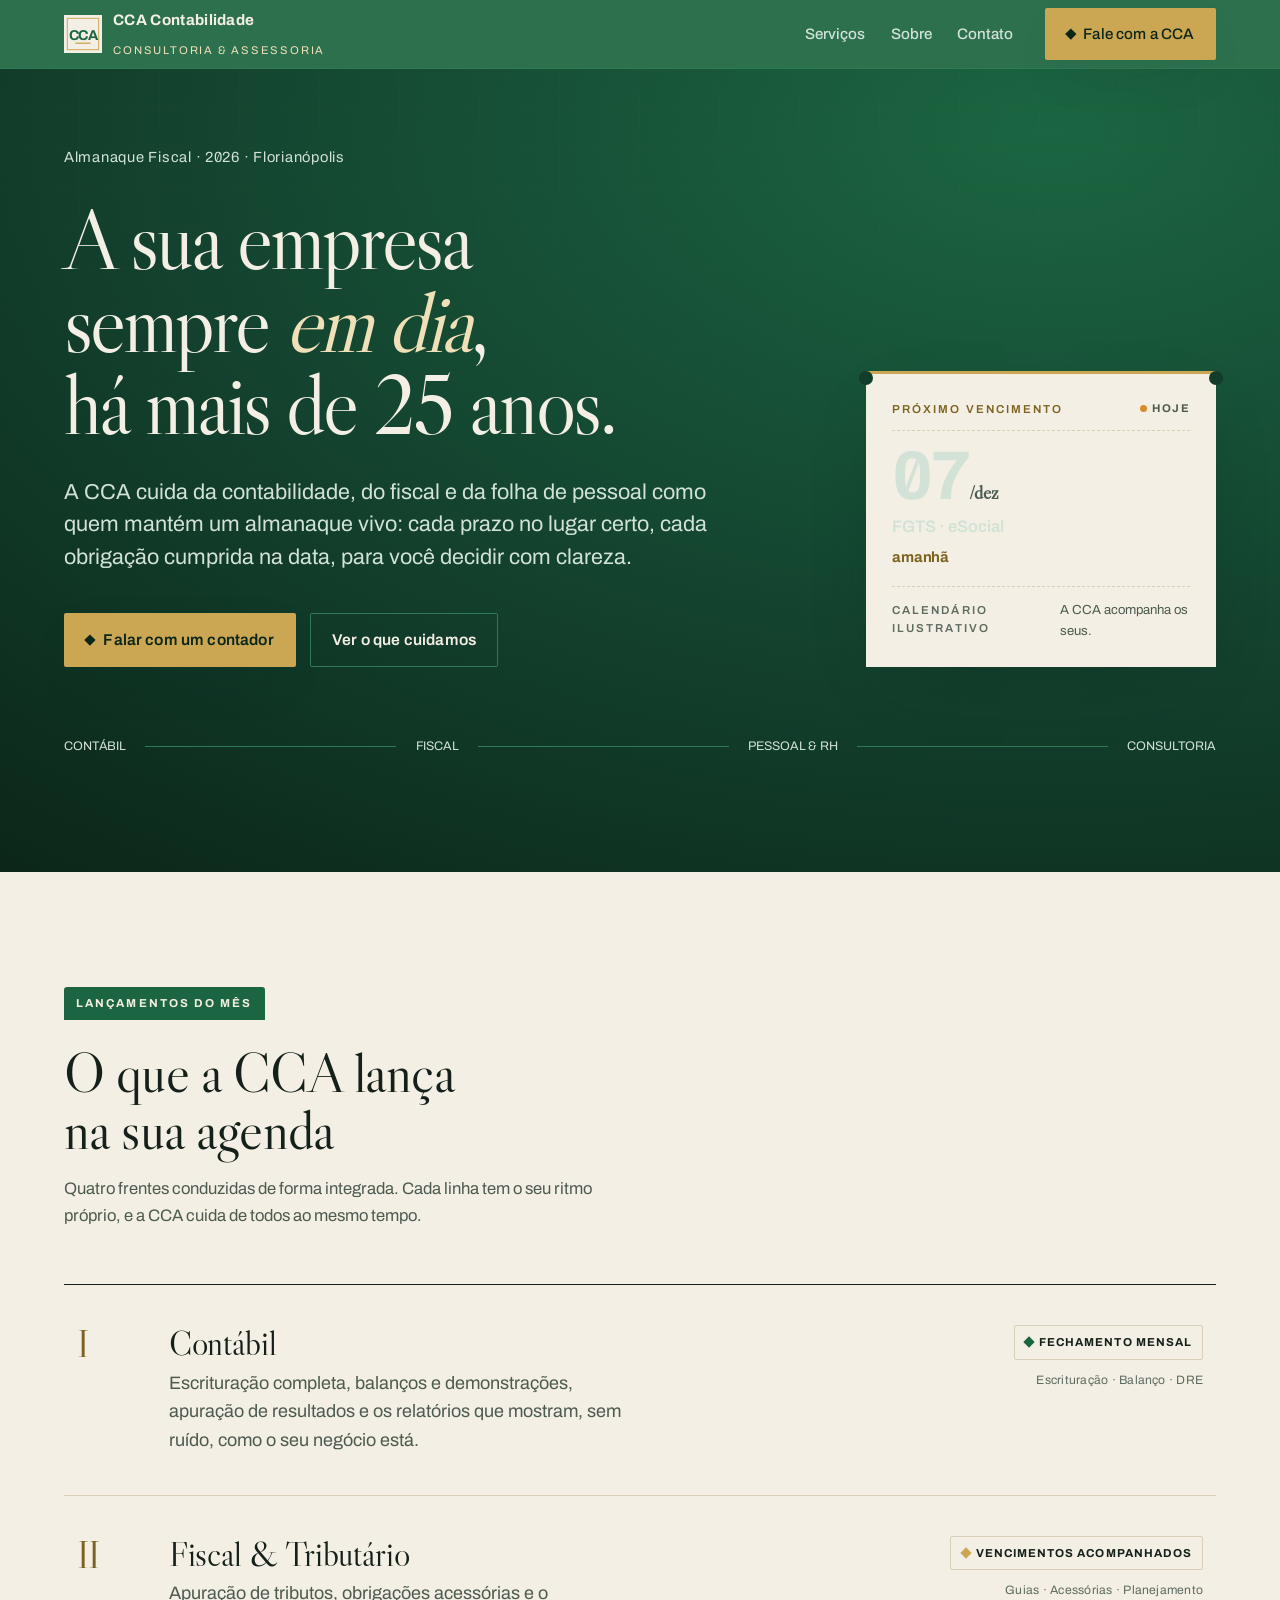
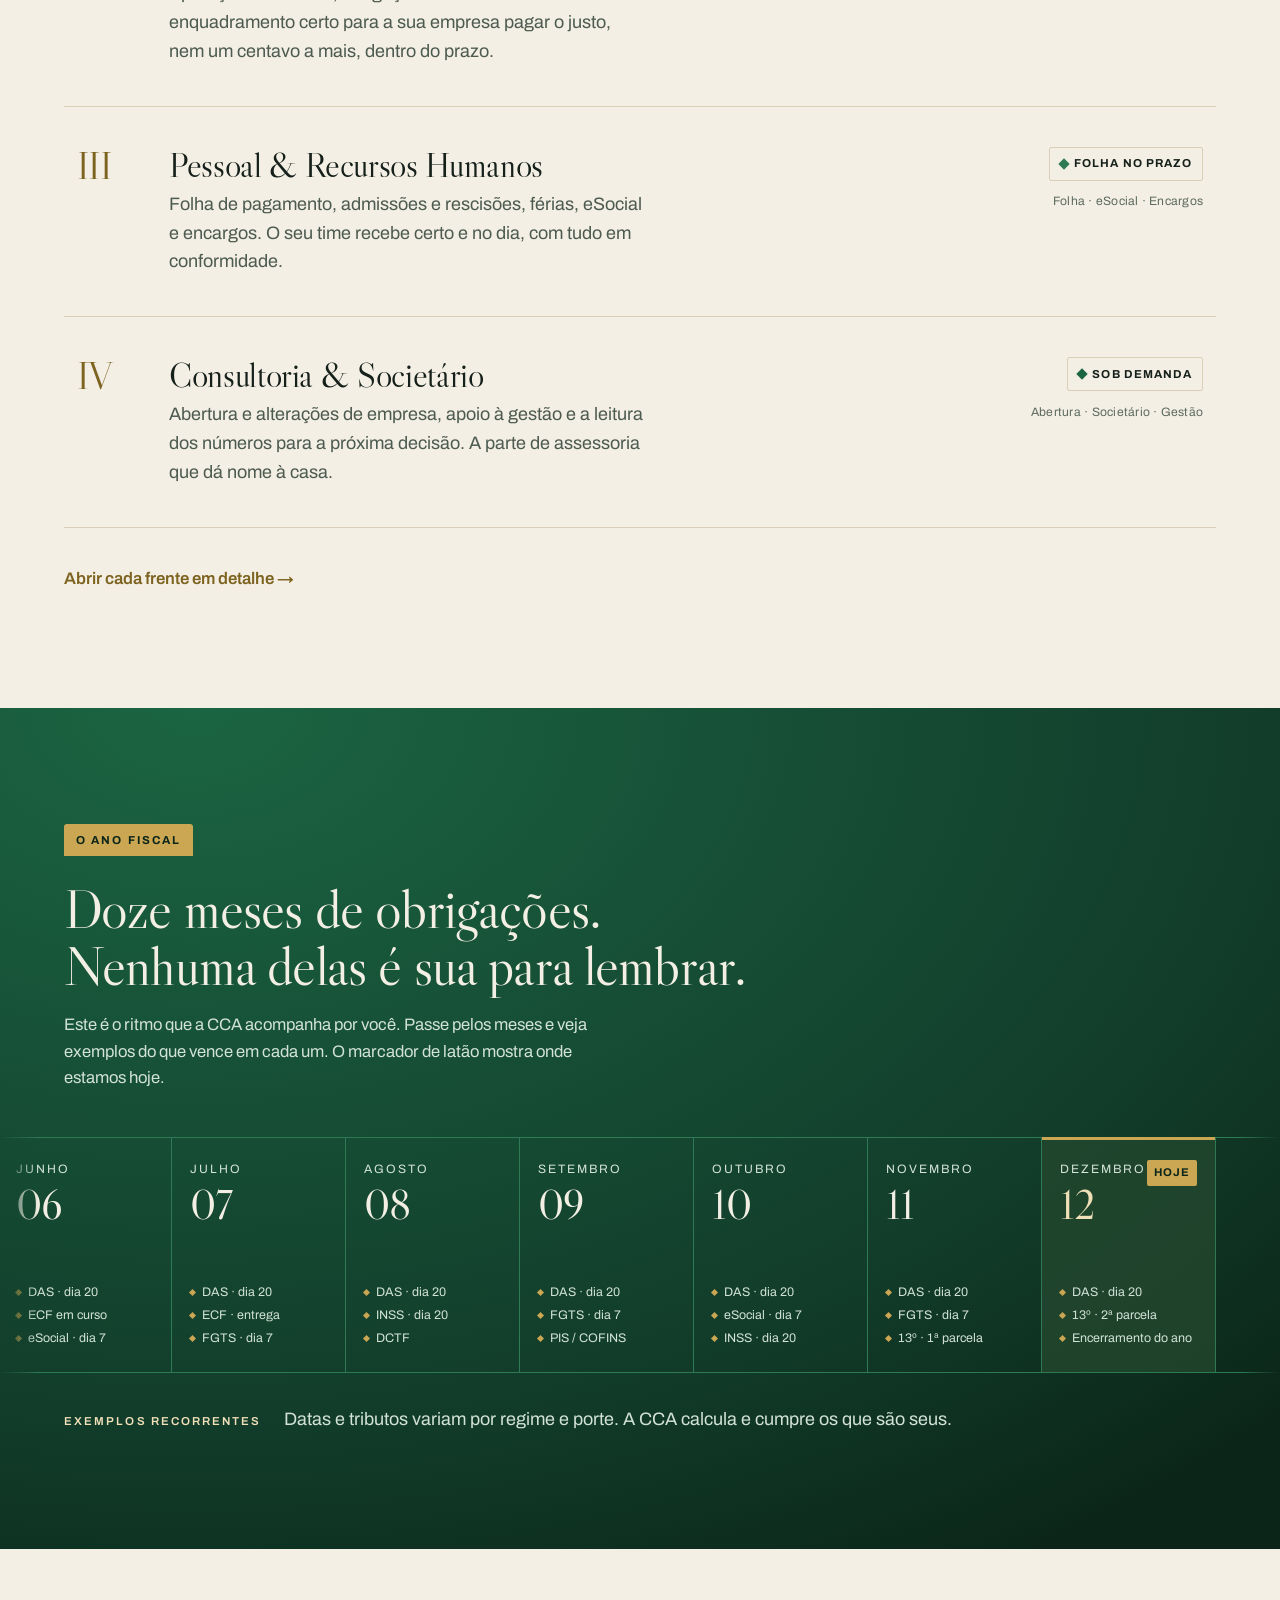
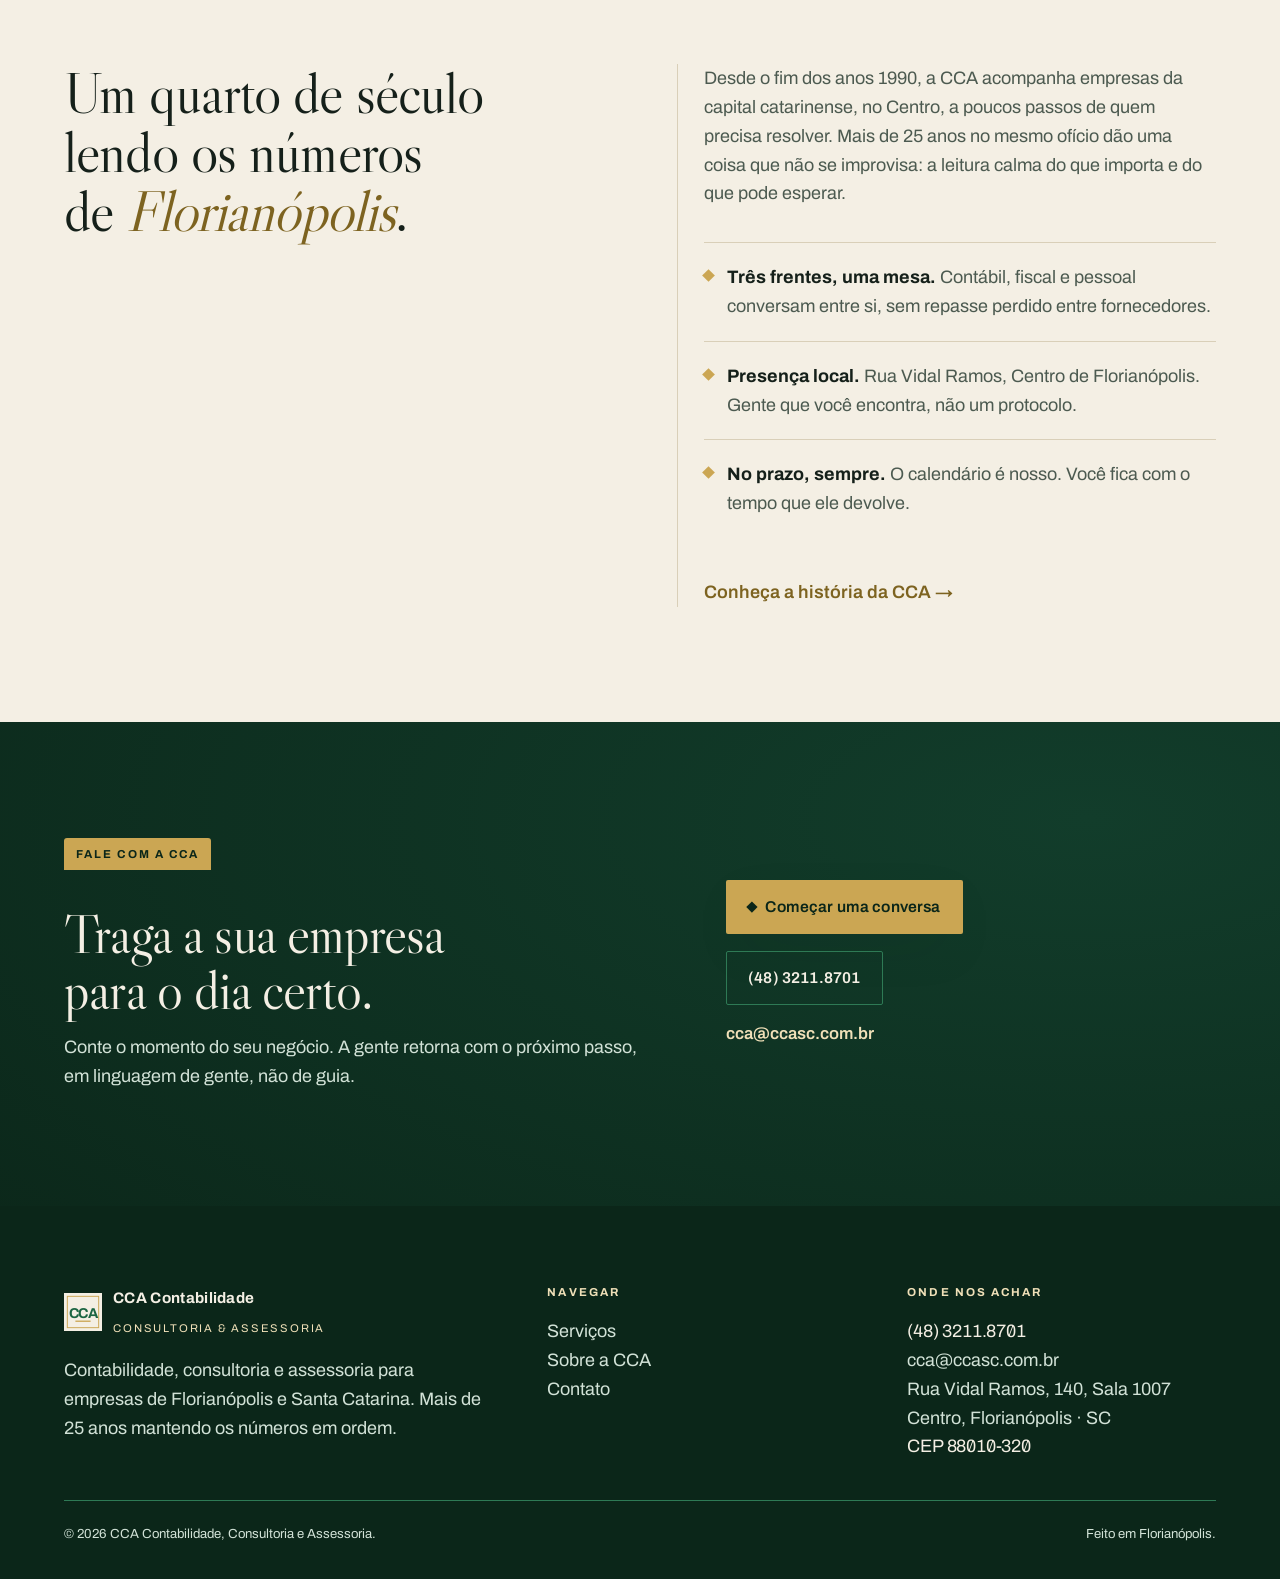
==== index.html @ 5c708f6d "Site institucional da CCA Contabilidade (Almanaque Fiscal Vivo)" ====
<!doctype html>
<html lang="pt-BR">
<head>
<meta charset="utf-8">
<meta name="viewport" content="width=device-width, initial-scale=1">
<title>CCA Contabilidade · Mantemos sua empresa em dia há mais de 25 anos</title>
<meta name="description" content="CCA Contabilidade, Consultoria e Assessoria. Florianópolis/SC. Contábil, fiscal e gestão de pessoas conduzidos com precisão há mais de 25 anos.">
<meta property="og:type" content="website">
<meta property="og:locale" content="pt_BR">
<meta property="og:site_name" content="CCA Contabilidade">
<meta property="og:title" content="CCA Contabilidade · Mantemos sua empresa em dia há mais de 25 anos">
<meta property="og:description" content="CCA Contabilidade, Consultoria e Assessoria. Florianópolis/SC. Contábil, fiscal e gestão de pessoas conduzidos com precisão há mais de 25 anos.">
<meta property="og:url" content="https://ccasc.dev.br/">
<meta property="og:image" content="https://ccasc.dev.br/assets/img/og-cca.png">
<meta name="twitter:card" content="summary_large_image">
<meta name="theme-color" content="#1B6542">
<link rel="preconnect" href="https://fonts.googleapis.com">
<link rel="preconnect" href="https://fonts.gstatic.com" crossorigin>
<link href="https://fonts.googleapis.com/css2?family=Archivo:ital,wght@0,400;0,500;0,600;0,700;1,400&family=Libre+Caslon+Display&display=swap" rel="stylesheet">
<link rel="stylesheet" href="assets/css/site.css">
<link rel="icon" href="assets/img/favicon-32.png" sizes="32x32" type="image/png">
<link rel="icon" href="assets/img/favicon.svg" type="image/svg+xml">
<link rel="apple-touch-icon" href="assets/img/apple-touch-icon.png">
</head>
<body data-page="home">

<!-- ============================================================ HEADER -->
<header class="site-head">
  <div class="wrap">
    <a class="brand" href="index.html" aria-label="CCA Contabilidade, página inicial">
      <svg class="mark" viewBox="0 0 40 40" aria-hidden="true">
        <rect width="40" height="40" fill="var(--paper)"></rect>
        <rect x="3.5" y="3.5" width="33" height="33" fill="none" stroke="var(--brass)" stroke-width="1"></rect>
        <text x="20" y="21" text-anchor="middle" dominant-baseline="central"
              font-family="var(--font-text)" font-weight="700" font-size="15"
              letter-spacing="-0.5" fill="var(--green)">CCA</text>
        <rect x="12" y="29" width="16" height="1.4" fill="var(--brass)"></rect>
      </svg>
      <span>
        <span class="brand-name">CCA Contabilidade</span><br>
        <span class="brand-sub">Consultoria &amp; Assessoria</span>
      </span>
    </a>

    <button class="menu-btn" aria-label="Abrir menu" aria-expanded="false" aria-controls="nav">
      <span></span><span></span><span></span>
    </button>

    <nav class="nav" id="nav" aria-label="Principal">
      <a href="servicos.html">Serviços</a>
      <a href="sobre.html">Sobre</a>
      <a href="contato.html">Contato</a>
      <a class="btn btn-primary nav-cta" href="contato.html"><span class="tick"></span>Fale com a CCA</a>
    </nav>
  </div>
</header>

<main>
<!-- =============================================================== HERO -->
<section class="hero on-green" aria-labelledby="hero-title">
  <div class="hero-grain" aria-hidden="true"></div>
  <div class="wrap hero-grid">
    <div class="hero-copy">
      <p class="hero-kicker num reveal">Almanaque Fiscal · <span data-year>2026</span> · Florianópolis</p>
      <h1 id="hero-title" class="hero-title reveal">
        A sua empresa<br>sempre <em>em dia</em>,<br>há mais de 25&nbsp;anos.
      </h1>
      <p class="lede reveal">
        A CCA cuida da contabilidade, do fiscal e da folha de pessoal como quem mantém
        um almanaque vivo: cada prazo no lugar certo, cada obrigação cumprida na data,
        para você decidir com clareza.
      </p>
      <div class="hero-actions reveal">
        <a class="btn btn-primary" href="contato.html"><span class="tick"></span>Falar com um contador</a>
        <a class="btn btn-ghost" href="servicos.html">Ver o que cuidamos</a>
      </div>
    </div>

    <!-- Marcador vivo: próximo vencimento (preenchido por JS; fallback estático) -->
    <aside class="ticket reveal" aria-label="Próximo vencimento do calendário fiscal">
      <div class="ticket-head">
        <span class="label">Próximo vencimento</span>
        <span class="ticket-live" aria-hidden="true"><span class="dot"></span>hoje</span>
      </div>
      <div class="ticket-body" data-next-due>
        <p class="ticket-date num">20<span class="ticket-mo">/ago</span></p>
        <p class="ticket-name">DAS · Simples Nacional</p>
        <p class="ticket-in num">em <strong>—</strong> dias</p>
      </div>
      <div class="ticket-foot">
        <span class="label">Calendário ilustrativo</span>
        <span class="ticket-note">A CCA acompanha os seus.</span>
      </div>
    </aside>
  </div>

  <!-- marca d'água de agenda na base do herói -->
  <div class="hero-foot wrap" aria-hidden="true">
    <span class="num">Contábil</span><i></i>
    <span class="num">Fiscal</span><i></i>
    <span class="num">Pessoal &amp; RH</span><i></i>
    <span class="num">Consultoria</span>
  </div>
</section>

<!-- =========================================================== SERVIÇOS -->
<section class="section on-paper ledger" id="servicos" aria-labelledby="led-title">
  <div class="wrap">
    <header class="sec-head">
      <span class="tab">Lançamentos do mês</span>
      <h2 id="led-title" class="sec-title">O que a CCA lança<br>na sua agenda</h2>
      <p class="sec-intro">Quatro frentes conduzidas de forma integrada. Cada linha tem o seu
        ritmo próprio, e a CCA cuida de todos ao mesmo tempo.</p>
    </header>

    <ol class="entries" aria-label="Áreas de atuação">
      <li class="entry reveal">
        <span class="entry-idx num">I</span>
        <div class="entry-main">
          <h3 class="entry-name">Contábil</h3>
          <p class="entry-desc">Escrituração completa, balanços e demonstrações, apuração de
            resultados e os relatórios que mostram, sem ruído, como o seu negócio está.</p>
        </div>
        <div class="entry-meta">
          <span class="stamp em-dia">Fechamento mensal</span>
          <span class="entry-cols num">Escrituração · Balanço · DRE</span>
        </div>
      </li>

      <li class="entry reveal">
        <span class="entry-idx num">II</span>
        <div class="entry-main">
          <h3 class="entry-name">Fiscal &amp; Tributário</h3>
          <p class="entry-desc">Apuração de tributos, obrigações acessórias e o enquadramento
            certo para a sua empresa pagar o justo, nem um centavo a mais, dentro do prazo.</p>
        </div>
        <div class="entry-meta">
          <span class="stamp a-vencer">Vencimentos acompanhados</span>
          <span class="entry-cols num">Guias · Acessórias · Planejamento</span>
        </div>
      </li>

      <li class="entry reveal">
        <span class="entry-idx num">III</span>
        <div class="entry-main">
          <h3 class="entry-name">Pessoal &amp; Recursos Humanos</h3>
          <p class="entry-desc">Folha de pagamento, admissões e rescisões, férias, eSocial e
            encargos. O seu time recebe certo e no dia, com tudo em conformidade.</p>
        </div>
        <div class="entry-meta">
          <span class="stamp entregue">Folha no prazo</span>
          <span class="entry-cols num">Folha · eSocial · Encargos</span>
        </div>
      </li>

      <li class="entry reveal">
        <span class="entry-idx num">IV</span>
        <div class="entry-main">
          <h3 class="entry-name">Consultoria &amp; Societário</h3>
          <p class="entry-desc">Abertura e alterações de empresa, apoio à gestão e a leitura dos
            números para a próxima decisão. A parte de assessoria que dá nome à casa.</p>
        </div>
        <div class="entry-meta">
          <span class="stamp em-dia">Sob demanda</span>
          <span class="entry-cols num">Abertura · Societário · Gestão</span>
        </div>
      </li>
    </ol>

    <a class="link-u ledger-more" href="servicos.html">Abrir cada frente em detalhe →</a>
  </div>
</section>

<!-- ======================================================= RITMO (RAIL) -->
<section class="section on-green rhythm" id="ritmo" aria-labelledby="rit-title">
  <div class="wrap">
    <header class="sec-head sec-head--light">
      <span class="tab tab--brass">O ano fiscal</span>
      <h2 id="rit-title" class="sec-title">Doze meses de obrigações.<br>Nenhuma delas é sua para lembrar.</h2>
      <p class="sec-intro light">Este é o ritmo que a CCA acompanha por você. Passe pelos meses e
        veja exemplos do que vence em cada um. O marcador de latão mostra onde estamos hoje.</p>
    </header>
  </div>

  <!-- rail de 12 meses, construído por JS; container acessível com fallback -->
  <div class="rail-outer">
    <div class="rail" data-rail role="list" aria-label="Calendário fiscal do ano, exemplos por mês">
      <!-- JS injeta os meses. Fallback textual: -->
      <noscript><p class="wrap light">Calendário fiscal com vencimentos recorrentes ao longo do ano (DAS, FGTS, INSS, DCTF, eSocial, DIRF, entre outros).</p></noscript>
    </div>
  </div>
  <div class="wrap rail-note">
    <span class="label light">Exemplos recorrentes</span>
    <span class="light">Datas e tributos variam por regime e porte. A CCA calcula e cumpre os que são seus.</span>
  </div>
</section>

<!-- ========================================================= AUTORIDADE -->
<section class="section on-paper authority" id="autoridade" aria-labelledby="aut-title">
  <div class="wrap authority-grid">
    <div class="authority-lead">
      <h2 id="aut-title" class="aut-title">
        Um quarto de século<br>lendo os números<br>de <em>Florianópolis</em>.
      </h2>
    </div>
    <div class="authority-body marginal">
      <p>Desde o fim dos anos 1990, a CCA acompanha empresas da capital catarinense, no
        Centro, a poucos passos de quem precisa resolver. Mais de 25 anos no mesmo ofício
        dão uma coisa que não se improvisa: a leitura calma do que importa e do que pode esperar.</p>

      <ul class="authority-points">
        <li><span><strong>Três frentes, uma mesa.</strong> Contábil, fiscal e pessoal conversam entre si, sem repasse perdido entre fornecedores.</span></li>
        <li><span><strong>Presença local.</strong> Rua Vidal Ramos, Centro de Florianópolis. Gente que você encontra, não um protocolo.</span></li>
        <li><span><strong>No prazo, sempre.</strong> O calendário é nosso. Você fica com o tempo que ele devolve.</span></li>
      </ul>

      <a class="link-u" href="sobre.html">Conheça a história da CCA →</a>
    </div>
  </div>
</section>

<!-- =============================================================== CTA -->
<section class="section cta on-green" aria-labelledby="cta-title">
  <div class="wrap cta-grid">
    <div>
      <span class="tab tab--brass">Fale com a CCA</span>
      <h2 id="cta-title" class="cta-title">Traga a sua empresa<br>para o dia certo.</h2>
      <p class="light">Conte o momento do seu negócio. A gente retorna com o próximo passo,
        em linguagem de gente, não de guia.</p>
    </div>
    <div class="cta-actions">
      <a class="btn btn-primary" href="contato.html"><span class="tick"></span>Começar uma conversa</a>
      <a class="btn btn-ghost" href="tel:+554832118701">(48) 3211.8701</a>
      <a class="cta-mail link-u" href="mailto:cca@ccasc.com.br">cca@ccasc.com.br</a>
    </div>
  </div>
</section>
</main>

<!-- ============================================================ FOOTER -->
<footer class="site-foot">
  <div class="wrap">
    <div class="foot-grid">
      <div>
        <div class="brand" style="margin-bottom:1rem">
          <svg class="mark" viewBox="0 0 40 40" aria-hidden="true">
            <rect width="40" height="40" fill="var(--paper)"></rect>
            <rect x="3.5" y="3.5" width="33" height="33" fill="none" stroke="var(--brass)" stroke-width="1"></rect>
            <text x="20" y="21" text-anchor="middle" dominant-baseline="central" font-family="var(--font-text)" font-weight="700" font-size="15" letter-spacing="-0.5" fill="var(--green)">CCA</text>
            <rect x="12" y="29" width="16" height="1.4" fill="var(--brass)"></rect>
          </svg>
          <span><span class="brand-name" style="color:var(--on-green)">CCA Contabilidade</span><br>
          <span class="brand-sub">Consultoria &amp; Assessoria</span></span>
        </div>
        <p>Contabilidade, consultoria e assessoria para empresas de Florianópolis e Santa Catarina.
           Mais de 25 anos mantendo os números em ordem.</p>
      </div>
      <div>
        <h4>Navegar</h4>
        <a href="servicos.html">Serviços</a>
        <a href="sobre.html">Sobre a CCA</a>
        <a href="contato.html">Contato</a>
      </div>
      <div>
        <h4>Onde nos achar</h4>
        <p class="num">(48) 3211.8701</p>
        <a href="mailto:cca@ccasc.com.br">cca@ccasc.com.br</a>
        <p>Rua Vidal Ramos, 140, Sala 1007<br>Centro, Florianópolis · SC<br><span class="num">CEP 88010-320</span></p>
      </div>
    </div>
    <div class="foot-rule"></div>
    <div class="foot-base">
      <span>© <span data-year>2026</span> CCA Contabilidade, Consultoria e Assessoria.</span>
      <span>Feito em Florianópolis.</span>
    </div>
  </div>
</footer>

<script src="assets/js/site.js" defer></script>
</body>
</html>
---- assets/css/site.css ----
/* =========================================================================
   CCA Contabilidade — Almanaque Fiscal Vivo
   Sistema de design. Verde encharcado + papel de almanaque.
   ========================================================================= */

:root {
  /* Verde da marca (amostrado do logo atual) e profundidades */
  --green:        #1B6542;
  --green-deep:   #123D2B;
  --green-ink:    #0B2619;
  --green-line:   #2E7A55;   /* linhas sobre verde */

  /* Papel de almanaque */
  --paper:        #F4EFE4;
  --paper-2:      #ECE4D3;   /* tinta de papel um pouco mais funda */
  --paper-rule:   #D9CFB8;   /* pauta / linhas regradas no papel */

  /* Tintas */
  --ink:          #15201A;   /* quase-preto esverdeado */
  --ink-soft:     #4C5A50;   /* secundário no papel (~6.3:1) */
  --ink-faint:    #5E6B61;   /* rótulos miúdos no papel (~4.9:1) */

  /* Secundário sobre verde (tingido do verde, nunca cinza) */
  --on-green:     #F4EFE4;
  --on-green-2:   #D2E2D7;   /* texto secundário, ~4.9:1 sobre o verde */
  --on-green-3:   #9FBAAC;   /* decorativo apenas (pontos, fios), não texto */

  /* Latão / ouro: só no marcador vivo e detalhes de precisão */
  --brass:        #CBA653;
  --brass-deep:   #7D6320;   /* latão escuro para texto sobre papel (~5:1) */
  --brass-soft:   #F0E0B8;   /* latão claro para rótulos sobre verde (~5:1) */

  /* Âmbar de sinal: só urgência */
  --amber:        #D98A2B;

  /* Tipos */
  --font-display: "Libre Caslon Display", "Hoefler Text", Georgia, serif;
  --font-text:    "Archivo", system-ui, -apple-system, "Segoe UI", sans-serif;

  /* Métrica / ritmo */
  --measure:      66ch;
  --gutter:       clamp(20px, 5vw, 72px);
  --rule:         1px;

  /* Sombra com offset + blur (nunca halo) */
  --shadow-soft:  0 18px 50px -24px rgba(11, 38, 25, .55);
  --shadow-card:  0 24px 70px -32px rgba(11, 38, 25, .45);

  --ease:         cubic-bezier(.16, .84, .32, 1);
}

/* ------------------------------------------------------------------ reset */
*, *::before, *::after { box-sizing: border-box; }
* { margin: 0; }
html { -webkit-text-size-adjust: 100%; scroll-behavior: smooth; }
@media (prefers-reduced-motion: reduce) { html { scroll-behavior: auto; } }

body {
  font-family: var(--font-text);
  font-size: clamp(16px, 1.02vw + 13px, 18px);
  line-height: 1.6;
  color: var(--ink);
  background: var(--paper);
  font-feature-settings: "tnum" 0, "kern" 1, "liga" 1;
  -webkit-font-smoothing: antialiased;
  text-rendering: optimizeLegibility;
  overflow-x: hidden;
}

img, svg { display: block; max-width: 100%; }
a { color: inherit; text-decoration: none; }

/* ---------------------------------------------- superfícies do navegador */
::selection { background: var(--brass); color: var(--green-ink); }
:root { accent-color: var(--green); caret-color: var(--brass-deep); }

* { scrollbar-width: thin; scrollbar-color: var(--green-line) transparent; }
*::-webkit-scrollbar { height: 10px; width: 10px; }
*::-webkit-scrollbar-thumb { background: var(--green-line); border-radius: 10px; }
*::-webkit-scrollbar-track { background: transparent; }

:focus-visible {
  outline: 2.5px solid var(--brass);
  outline-offset: 3px;
  border-radius: 2px;
}

/* -------------------------------------------------------------- tipografia */
.display {
  font-family: var(--font-display);
  font-weight: 400;
  line-height: .98;
  letter-spacing: -0.02em;
  color: var(--ink);
}
h1, h2, h3 { font-family: var(--font-display); font-weight: 400; line-height: 1.02; letter-spacing: -0.015em; text-wrap: balance; }

.num {
  font-family: var(--font-text);
  font-feature-settings: "tnum" 1, "zero" 1;
  font-variant-numeric: tabular-nums;
  letter-spacing: -0.01em;
}

/* rótulo de almanaque: pequeno, versalete, tabular */
.label {
  font-family: var(--font-text);
  font-size: .72rem;
  font-weight: 600;
  letter-spacing: .18em;
  text-transform: uppercase;
}

.lede { font-size: clamp(1.12rem, .6vw + 1rem, 1.35rem); line-height: 1.5; max-width: 54ch; }

p { max-width: var(--measure); }

/* ------------------------------------------------------------------ layout */
.wrap { width: min(1240px, 100% - calc(var(--gutter) * 2)); margin-inline: auto; }
.section { padding-block: clamp(64px, 9vw, 140px); position: relative; }
.on-green { background: var(--green); color: var(--on-green); }
.on-green h1, .on-green h2, .on-green h3, .on-green .display { color: var(--on-green); }
.on-green p { color: var(--on-green-2); }
.on-paper { background: var(--paper); color: var(--ink); }

/* papel regrado (pauta de agenda) — textura, não decoração solta */
.ruled {
  background-image: repeating-linear-gradient(
    to bottom, transparent 0 calc(2.2rem - var(--rule)),
    var(--paper-rule) calc(2.2rem - var(--rule)) 2.2rem);
}

/* fio marginal do almanaque */
.marginal { border-left: var(--rule) solid var(--paper-rule); padding-left: clamp(16px, 2vw, 28px); }

/* ---------------------------------------------------------------- botões */
.btn {
  display: inline-flex; align-items: center; gap: .6em;
  font-family: var(--font-text); font-weight: 600; font-size: .98rem;
  letter-spacing: .01em;
  padding: .85em 1.35em;
  border-radius: 2px;
  border: var(--rule) solid transparent;
  cursor: pointer;
  transition: transform .4s var(--ease), background .4s var(--ease), color .4s var(--ease), box-shadow .4s var(--ease);
  will-change: transform;
}
.btn .tick { width: .5em; height: .5em; background: currentColor; transform: rotate(45deg); }
.btn-primary { background: var(--brass); color: var(--green-ink); box-shadow: var(--shadow-soft); }
.btn-primary:hover { transform: translateY(-2px); box-shadow: 0 26px 60px -28px rgba(11,38,25,.7); }
.btn-ghost { border-color: currentColor; color: inherit; background: transparent; }
.btn-ghost:hover { transform: translateY(-2px); }
.on-green .btn-ghost { color: var(--on-green); border-color: var(--green-line); }
.on-green .btn-ghost:hover { background: var(--green-deep); }

/* link com sublinhado de precisão */
.link-u { position: relative; font-weight: 600; }
.link-u::after {
  content: ""; position: absolute; left: 0; right: 0; bottom: -.18em; height: 1.5px;
  background: currentColor; transform: scaleX(0); transform-origin: left;
  transition: transform .45s var(--ease);
}
.link-u:hover::after, .link-u:focus-visible::after { transform: scaleX(1); }

/* ================================================================= header */
.site-head {
  position: sticky; top: 0; z-index: 60;
  background: color-mix(in srgb, var(--green) 92%, transparent);
  backdrop-filter: saturate(1.2) blur(8px);
  border-bottom: var(--rule) solid var(--green-line);
  color: var(--on-green);
}
.site-head .wrap { display: flex; align-items: center; gap: 2rem; min-height: 68px; }
.brand { display: flex; align-items: center; gap: .7rem; flex: 0 0 auto; }
.brand .mark { width: 38px; height: 38px; flex: 0 0 auto; }
.brand .brand-name { font-family: var(--font-text); font-weight: 700; letter-spacing: .02em; font-size: .95rem; line-height: 1; }
.brand .brand-sub { font-size: .7rem; letter-spacing: .16em; color: var(--brass-soft); text-transform: uppercase; }

.nav { margin-left: auto; display: flex; align-items: center; gap: clamp(1rem, 2vw, 2.1rem); }
.nav a { font-weight: 500; font-size: .95rem; color: var(--on-green-2); transition: color .3s var(--ease); }
.nav a:hover, .nav a[aria-current="page"] { color: var(--on-green); }
.nav a[aria-current="page"] { position: relative; }
.nav a[aria-current="page"]::after { content:""; position:absolute; left:0; right:0; bottom:-6px; height:2px; background: var(--brass); }

.nav-cta { margin-left: .4rem; }
.nav .btn-primary { color: var(--green-ink); }   /* vence a cor clara de .nav a */
.nav .btn-primary:hover { color: var(--green-ink); }
.menu-btn { display: none; margin-left: auto; background: none; border: var(--rule) solid var(--green-line); color: var(--on-green); border-radius: 2px; padding: .55em .7em; cursor: pointer; }
.menu-btn span { display:block; width: 20px; height: 2px; background: currentColor; }
.menu-btn span + span { margin-top: 5px; }

/* =============================================================== footer */
.site-foot { background: var(--green-ink); color: var(--on-green-2); padding-block: clamp(48px, 6vw, 80px) 2.2rem; }
.site-foot a:hover { color: var(--on-green); }
.foot-grid { display: grid; grid-template-columns: 1.4fr 1fr 1fr; gap: clamp(28px, 4vw, 64px); align-items: start; }
.foot-grid h4 { font-family: var(--font-text); font-size: .72rem; letter-spacing: .18em; text-transform: uppercase; color: var(--brass-soft); font-weight: 700; margin-bottom: 1rem; }
.foot-grid p, .foot-grid a { color: var(--on-green-2); display: block; }
.foot-grid .num { color: var(--on-green); }
.foot-rule { height: var(--rule); background: var(--green-line); margin: 2.4rem 0 1.4rem; }
.foot-base { display: flex; justify-content: space-between; gap: 1rem; flex-wrap: wrap; font-size: .82rem; color: var(--on-green-2); }

/* reveal (um único momento autoral). Só esconde quando o JS está presente. */
.js .reveal { opacity: 0; transform: translateY(18px); transition: opacity .9s var(--ease), transform .9s var(--ease); }
.js .reveal.in { opacity: 1; transform: none; }
@media (prefers-reduced-motion: reduce) {
  .reveal { opacity: 1 !important; transform: none !important; transition: none; }
  .btn, .link-u::after { transition: none; }
}

/* mobile nav */
@media (max-width: 860px) {
  .menu-btn { display: block; }
  .nav {
    position: fixed; inset: 68px 0 auto 0; flex-direction: column; align-items: stretch;
    gap: 0; background: var(--green-deep); border-bottom: var(--rule) solid var(--green-line);
    padding: .5rem var(--gutter) 1.4rem; margin: 0;
    clip-path: inset(0 0 100% 0); transition: clip-path .5s var(--ease);
  }
  .nav.open { clip-path: inset(0 0 0 0); }
  .nav a { padding: .9rem 0; border-bottom: var(--rule) solid var(--green-line); color: var(--on-green); }
  .nav a[aria-current="page"]::after { display: none; }
  .nav-cta { margin: 1rem 0 0; }
  .nav .btn { justify-content: center; }
}

/* =========================================================================
   SEÇÕES
   ========================================================================= */
.light { color: var(--on-green-2); }

/* ---- rótulo-aba (índice de almanaque) ---- */
.tab {
  display: inline-block; font-family: var(--font-text);
  font-size: .72rem; font-weight: 700; letter-spacing: .18em; text-transform: uppercase;
  background: var(--green); color: var(--paper);
  padding: .62em 1.05em; border-radius: 3px 3px 0 0;
  margin-bottom: clamp(16px, 2.4vw, 24px);
}
.tab--brass { background: var(--brass); color: var(--green-ink); }

.sec-head { max-width: 780px; }
.sec-title { font-size: clamp(2rem, 4.6vw, 3.5rem); line-height: 1.02; }
.sec-head--light .sec-title { color: var(--on-green); }
.sec-intro { font-size: clamp(1.04rem, 1.3vw, 1.2rem); color: var(--ink-soft); margin-top: 1.05rem; max-width: 56ch; }
.sec-intro.light { color: var(--on-green-2); }

/* ============================================================= HERO */
.hero {
  position: relative; overflow: hidden;
  padding-block: clamp(44px, 6vw, 86px) clamp(72px, 9vw, 120px);
  background-color: var(--green-deep);
  background-image: radial-gradient(130% 120% at 82% 8%, var(--green) 0%, var(--green-deep) 62%, var(--green-ink) 100%);
}
.hero-grain {
  position: absolute; inset: 0; pointer-events: none; opacity: .5;
  background-image:
    repeating-linear-gradient(to bottom, transparent 0 39px, rgba(203,166,83,.05) 39px 40px),
    repeating-linear-gradient(to right, transparent 0 79px, rgba(159,186,172,.045) 79px 80px);
  mask-image: linear-gradient(to bottom, rgba(0,0,0,.9), transparent 78%);
}
.hero-grid {
  position: relative; display: grid; grid-template-columns: 1.6fr .92fr;
  gap: clamp(28px, 4.5vw, 72px); align-items: end;
}
.hero-kicker { color: var(--brass-soft); font-size: .92rem; letter-spacing: .05em; margin-bottom: clamp(18px, 3vw, 30px); }
.hero-title {
  font-size: clamp(2.7rem, 7.2vw, 5.3rem); color: var(--on-green);
  letter-spacing: -0.035em; line-height: .97;
}
.hero-title em { font-style: italic; color: var(--brass-soft); }
.hero .lede { color: var(--on-green-2); margin-top: clamp(20px, 3vw, 30px); }
.hero-actions { display: flex; gap: .9rem; flex-wrap: wrap; margin-top: clamp(26px, 4vw, 40px); }

/* ticket: próximo vencimento */
.ticket {
  justify-self: end; width: min(100%, 350px);
  background: var(--paper); color: var(--ink);
  border-top: 3px solid var(--brass);
  padding: clamp(18px, 2.1vw, 26px); box-shadow: var(--shadow-card); position: relative;
}
.ticket::before, .ticket::after {
  content: ""; position: absolute; top: -3px; width: 14px; height: 14px;
  background: var(--green-deep); border-radius: 50%;
}
.ticket::before { left: -7px; } .ticket::after { right: -7px; }
.ticket-head { display: flex; justify-content: space-between; align-items: center; padding-bottom: .75rem; border-bottom: 1px dashed var(--paper-rule); }
.ticket-head .label { color: var(--brass-deep); }
.ticket-live { display: inline-flex; align-items: center; gap: .5em; font-size: .7rem; font-weight: 700; letter-spacing: .13em; text-transform: uppercase; color: var(--ink-soft); }
.ticket-live .dot { width: 7px; height: 7px; border-radius: 50%; background: var(--amber); }
.ticket-date { font-weight: 700; font-size: clamp(3rem, 7vw, 4.3rem); line-height: 1; margin: .7rem 0 .15rem; letter-spacing: -0.04em; color: var(--green); font-variant-numeric: tabular-nums; }
.ticket-mo { font-family: var(--font-display); font-size: .28em; color: var(--ink-soft); letter-spacing: 0; }
.ticket-name { font-weight: 600; font-size: 1.04rem; }
.ticket-in { color: var(--ink-soft); font-size: .92rem; margin-top: .35rem; }
.ticket-in strong { color: var(--brass-deep); font-variant-numeric: tabular-nums; }
.ticket-foot { display: flex; justify-content: space-between; align-items: baseline; gap: .6rem; margin-top: 1.05rem; padding-top: .75rem; border-top: 1px dashed var(--paper-rule); }
.ticket-foot .label { color: var(--ink-faint); }
.ticket-note { font-size: .82rem; color: var(--ink-soft); }

.hero-foot {
  position: relative; display: flex; align-items: center; gap: clamp(10px, 1.5vw, 20px);
  margin-top: clamp(40px, 6vw, 70px); color: var(--on-green-2);
  font-size: .78rem; letter-spacing: .16em; text-transform: uppercase;
}
.hero-foot i { flex: 1; height: 1px; background: var(--green-line); }

/* ============================================================= LEDGER */
.entries { list-style: none; padding: 0; margin: clamp(34px,5vw,56px) 0 0; border-top: 1.5px solid var(--ink); }
.entry {
  display: grid; grid-template-columns: auto 1fr auto;
  gap: clamp(14px, 3vw, 46px); align-items: start;
  padding: clamp(22px, 3.2vw, 40px) clamp(6px,1vw,16px);
  border-bottom: 1px solid var(--paper-rule);
  transition: background .4s var(--ease);
}
.entry:hover { background: var(--paper-2); }
.entry-idx { font-family: var(--font-display); font-size: clamp(1.7rem, 3vw, 2.7rem); color: var(--brass-deep); line-height: 1; min-width: 1.4em; }
.entry-name { font-family: var(--font-display); font-size: clamp(1.5rem, 2.7vw, 2.2rem); letter-spacing: -0.01em; }
.entry-desc { color: var(--ink-soft); margin-top: .5rem; max-width: 48ch; }
.entry-meta { text-align: right; display: flex; flex-direction: column; align-items: flex-end; gap: .7rem; min-width: clamp(140px, 16vw, 210px); }
.stamp {
  font-size: .72rem; font-weight: 700; letter-spacing: .09em; text-transform: uppercase;
  display: inline-flex; align-items: center; gap: .55em; padding: .6em .9em;
  border: 1px solid var(--paper-rule); border-radius: 2px; color: var(--ink); white-space: nowrap;
}
.stamp::before { content: ""; width: 8px; height: 8px; transform: rotate(45deg); background: var(--green); }
.stamp.a-vencer::before { background: var(--brass); }
.stamp.entregue::before { background: var(--green-line); }
.entry-cols { font-size: .76rem; color: var(--ink-faint); letter-spacing: .02em; }
.ledger-more { display: inline-block; margin-top: clamp(26px, 3vw, 40px); font-size: 1.05rem; color: var(--brass-deep); }

/* ============================================================= RHYTHM / RAIL */
.rhythm { background-color: var(--green-deep); background-image: radial-gradient(120% 120% at 15% 0%, var(--green) 0%, var(--green-deep) 70%, var(--green-ink) 100%); overflow: hidden; }
.rail-outer {
  overflow-x: auto; overflow-y: hidden; margin-top: clamp(28px,4vw,46px);
  scroll-snap-type: x proximity; -webkit-overflow-scrolling: touch;
  mask-image: linear-gradient(to right, transparent, #000 3%, #000 97%, transparent);
}
.rail {
  display: grid; grid-auto-flow: column; grid-auto-columns: clamp(134px, 15vw, 174px);
  width: max-content; padding-inline: var(--gutter);
  border-top: 1px solid var(--green-line); border-bottom: 1px solid var(--green-line);
}
.rail-mo {
  scroll-snap-align: start; position: relative;
  border-right: 1px solid var(--green-line);
  padding: clamp(16px,2vw,22px) clamp(12px,1.4vw,18px) clamp(18px,2.4vw,26px);
  min-height: clamp(188px, 26vh, 244px); display: flex; flex-direction: column;
  transition: background .4s var(--ease);
}
.rail-mo:first-child { border-left: 1px solid var(--green-line); }
.rail-mo:hover { background: var(--green-deep); }
.rail-mo.is-today { background: color-mix(in srgb, var(--green-deep) 70%, var(--brass) 8%); }
.rail-mo.is-today::before { content: ""; position: absolute; top: -1px; left: 0; right: 0; height: 3px; background: var(--brass); }
.mo-flag {
  position: absolute; top: clamp(16px,2vw,22px); right: clamp(12px,1.4vw,18px);
  font-size: .7rem; font-weight: 700; letter-spacing: .1em; text-transform: uppercase;
  color: var(--green-ink); background: var(--brass); padding: .35em .6em; border-radius: 2px;
}
.mo-name { font-size: .76rem; letter-spacing: .16em; text-transform: uppercase; color: var(--on-green-2); }
.mo-num { font-family: var(--font-display); font-size: clamp(2.1rem, 3.3vw, 2.9rem); color: var(--on-green); line-height: 1; margin: .2rem 0 .85rem; }
.rail-mo.is-today .mo-num { color: var(--brass-soft); }
.mo-list { list-style: none; padding: 0; margin: auto 0 0; display: flex; flex-direction: column; gap: .45rem; }
.mo-list li { font-size: .78rem; color: var(--on-green-2); display: flex; gap: .55em; align-items: center; line-height: 1.25; }
.mo-list li::before { content: ""; width: 5px; height: 5px; background: var(--brass); transform: rotate(45deg); flex: 0 0 auto; }
.mo-list li.empty { color: var(--on-green-3); }
.mo-list li.empty::before { background: var(--green-line); }
.rail-note { display: flex; gap: .6rem 1.4rem; align-items: baseline; flex-wrap: wrap; margin-top: clamp(20px,2.6vw,32px); }
.rail-note .label { color: var(--brass-soft); }

/* ============================================================= AUTHORITY */
.authority-grid { display: grid; grid-template-columns: 1.02fr 1fr; gap: clamp(30px,5vw,84px); align-items: start; }
.aut-title { font-size: clamp(2.1rem, 4.6vw, 3.6rem); line-height: 1.02; }
.aut-title em { font-style: italic; color: var(--brass-deep); }
.authority-body > p { color: var(--ink-soft); }
.authority-points { list-style: none; padding: 0; margin: clamp(22px,3vw,34px) 0; }
.authority-points li {
  display: grid; grid-template-columns: auto 1fr; gap: .9rem; align-items: start;
  padding: clamp(14px,2vw,20px) 0; border-top: 1px solid var(--paper-rule);
}
.authority-points li::before { content: ""; width: 9px; height: 9px; margin-top: .5rem; background: var(--brass); transform: rotate(45deg); }
.authority-points strong { color: var(--ink); }
.authority-points li > span { color: var(--ink-soft); }
.authority-body .link-u { color: var(--brass-deep); display: inline-block; margin-top: .4rem; }

/* ============================================================= CTA */
.cta { background-color: var(--green-ink); background-image: radial-gradient(120% 140% at 85% 20%, var(--green-deep), var(--green-ink)); }
.cta-grid { display: grid; grid-template-columns: 1.1fr .9fr; gap: clamp(30px,5vw,72px); align-items: center; }
.cta-title { font-size: clamp(2rem, 4.6vw, 3.4rem); color: var(--on-green); margin: .75rem 0 1rem; }
.cta-actions { display: flex; flex-direction: column; align-items: flex-start; gap: 1.05rem; }
.cta-mail { color: var(--brass-soft); font-size: 1.05rem; }

/* ============================================================= RESPONSIVO */
@media (max-width: 920px) {
  .hero-grid, .authority-grid, .cta-grid { grid-template-columns: 1fr; }
  .ticket { justify-self: start; }
  .cta-actions { align-items: stretch; }
  .cta-actions .btn { justify-content: center; }
}
@media (max-width: 760px) {
  .foot-grid { grid-template-columns: 1fr; }
  .entry { grid-template-columns: auto 1fr; }
  .entry-meta { grid-column: 1 / -1; text-align: left; align-items: flex-start; flex-direction: row; flex-wrap: wrap; gap: .6rem 1.2rem; }
  .hero-foot { flex-wrap: wrap; }
  .hero-foot i { display: none; }
}


/* =========================================================================
   PÁGINAS INTERNAS
   ========================================================================= */
.page-hero {
  background-color: var(--green-deep);
  background-image: radial-gradient(130% 130% at 85% 0%, var(--green) 0%, var(--green-deep) 60%, var(--green-ink) 100%);
  color: var(--on-green); position: relative; overflow: hidden;
  padding-block: clamp(54px, 8vw, 104px) clamp(44px, 6vw, 80px);
}
.page-hero .hero-grain { opacity: .45; }
.page-hero .ph-kicker { color: var(--brass-soft); font-size: .9rem; letter-spacing: .05em; margin-bottom: clamp(14px,2.4vw,22px); position: relative; }
.ph-title { font-size: clamp(2.5rem, 6vw, 4.6rem); color: var(--on-green); letter-spacing: -0.03em; line-height: 1; position: relative; }
.ph-title em { font-style: italic; color: var(--brass-soft); }
.page-hero .lede { color: var(--on-green-2); margin-top: clamp(18px, 3vw, 28px); position: relative; }

/* ---------------------------------------------------------- SERVIÇOS */
.svc-list { }
.svc { padding-block: clamp(38px, 5.5vw, 76px); border-bottom: 1px solid var(--paper-rule); }
.svc:first-child { border-top: 1.5px solid var(--ink); }
.svc-top { display: flex; align-items: baseline; gap: clamp(14px, 2vw, 30px); }
.svc-idx { font-family: var(--font-display); font-size: clamp(2rem, 4vw, 3.4rem); color: var(--brass-deep); line-height: 1; flex: 0 0 auto; }
.svc-name { font-family: var(--font-display); font-size: clamp(1.8rem, 3.6vw, 2.9rem); letter-spacing: -0.01em; }
.svc-body { display: grid; grid-template-columns: 1fr 1fr; gap: clamp(22px, 4vw, 64px); margin-top: clamp(18px, 2.6vw, 30px); align-items: start; }
.svc-lead { color: var(--ink-soft); font-size: clamp(1.05rem, 1.3vw, 1.18rem); }
.svc-lead .stamp { margin-top: clamp(16px, 2vw, 24px); }
.inc { list-style: none; padding: 0; }
.inc li { display: grid; grid-template-columns: auto 1fr; gap: .8rem; padding: .62rem 0; border-top: 1px solid var(--paper-rule); align-items: start; color: var(--ink); }
.inc li:first-child { border-top: none; }
.inc li::before { content: ""; width: 11px; height: 6px; border-left: 2px solid var(--brass-deep); border-bottom: 2px solid var(--brass-deep); transform: rotate(-45deg); margin-top: .5rem; flex: 0 0 auto; }

.regimes { background: var(--paper-2); }
.regimes .wrap { display: flex; flex-wrap: wrap; align-items: baseline; gap: .8rem 1.6rem; }
.regimes .label { color: var(--brass-deep); }
.regimes p { color: var(--ink-soft); max-width: none; }
.regimes strong { color: var(--ink); }

/* ------------------------------------------------------------- SOBRE */
.about-grid { display: grid; grid-template-columns: 1fr 1fr; gap: clamp(28px, 5vw, 80px); align-items: start; }
.about-lead { font-size: clamp(1.8rem, 3.4vw, 2.8rem); font-family: var(--font-display); line-height: 1.08; letter-spacing: -0.01em; }
.about-lead em { font-style: italic; color: var(--brass-deep); }
.about-body > p { color: var(--ink-soft); }
.about-body > p + p { margin-top: 1rem; }
.values { list-style: none; padding: 0; margin: clamp(24px,3vw,36px) 0 0; }
.values li { display: grid; grid-template-columns: auto 1fr; gap: .9rem; padding: clamp(14px,2vw,20px) 0; border-top: 1px solid var(--paper-rule); }
.values li::before { content: ""; width: 9px; height: 9px; margin-top: .5rem; background: var(--brass); transform: rotate(45deg); flex: 0 0 auto; }
.values strong { color: var(--ink); }
.values li > span { color: var(--ink-soft); }

/* bloco de imagem (mockup marcado) */
.mock {
  position: relative; border-radius: 4px; border: 1px solid var(--paper-rule);
  background:
    linear-gradient(135deg, rgba(27,101,66,.05), rgba(27,101,66,0)),
    repeating-linear-gradient(45deg, var(--paper-2) 0 14px, #E6DCC7 14px 28px);
  display: flex; align-items: center; justify-content: center; text-align: center;
  min-height: clamp(240px, 36vw, 440px); padding: clamp(24px,4vw,48px); color: var(--ink-soft);
}
.mock .mock-tag {
  position: absolute; top: 12px; left: 12px; font-size: .64rem; font-weight: 700;
  letter-spacing: .14em; text-transform: uppercase; background: var(--brass); color: var(--green-ink);
  padding: .35em .6em; border-radius: 2px;
}
.mock p { max-width: 36ch; font-size: .95rem; }
.mock .mock-ico { width: 40px; height: 40px; margin: 0 auto .9rem; opacity: .6; }
.mock--green {
  border-color: var(--green-line);
  background:
    linear-gradient(135deg, rgba(240,224,184,.06), transparent),
    repeating-linear-gradient(45deg, var(--green-deep) 0 14px, #13452F 14px 28px);
  color: var(--on-green-2);
}

/* ----------------------------------------------------------- CONTATO */
.contact-grid { display: grid; grid-template-columns: 1.08fr .92fr; gap: clamp(30px, 5vw, 72px); align-items: start; }
.form { display: grid; gap: clamp(14px, 2vw, 20px); }
.field { display: grid; gap: .45rem; }
.field label { font-size: .74rem; font-weight: 700; letter-spacing: .1em; text-transform: uppercase; color: var(--ink-soft); }
.field input, .field textarea {
  font-family: var(--font-text); font-size: 1rem; color: var(--ink);
  background: var(--paper); border: 1px solid var(--paper-rule); border-radius: 3px;
  padding: .82em .9em; width: 100%; transition: border-color .3s var(--ease), box-shadow .3s var(--ease);
}
.field textarea { resize: vertical; min-height: 130px; }
.field input::placeholder, .field textarea::placeholder { color: var(--ink-faint); }
.field input:focus, .field textarea:focus { border-color: var(--green); box-shadow: 0 0 0 3px rgba(27,101,66,.14); outline: none; }
.field-row { display: grid; grid-template-columns: 1fr 1fr; gap: clamp(14px, 2vw, 20px); }
.form .btn { justify-self: start; margin-top: .3rem; }
.form-note { font-size: .84rem; color: var(--ink-faint); }
.form-ok { display: none; padding: 1em 1.1em; border: 1px solid var(--green); border-radius: 3px; background: color-mix(in srgb, var(--green) 8%, var(--paper)); color: var(--green-deep); font-weight: 600; }
.form-ok.show { display: block; }

.contact-aside { }
.ci { padding: clamp(14px,2vw,20px) 0; border-top: 1px solid var(--paper-rule); display: grid; gap: .25rem; }
.ci:first-child { border-top: 1.5px solid var(--ink); }
.ci .k { font-size: .72rem; font-weight: 700; letter-spacing: .14em; text-transform: uppercase; color: var(--brass-deep); }
.ci .v { font-size: clamp(1.1rem, 1.6vw, 1.35rem); color: var(--ink); }
.ci .v.num { font-variant-numeric: tabular-nums; }
.ci a.v:hover { color: var(--green); }
.map-link { display: inline-flex; align-items: center; gap: .5em; margin-top: 1.2rem; color: var(--brass-deep); font-weight: 600; }

/* --------------------------------------------------- responsivo internas */
@media (max-width: 920px) {
  .svc-body, .about-grid, .contact-grid { grid-template-columns: 1fr; }
}
@media (max-width: 560px) {
  .field-row { grid-template-columns: 1fr; }
}
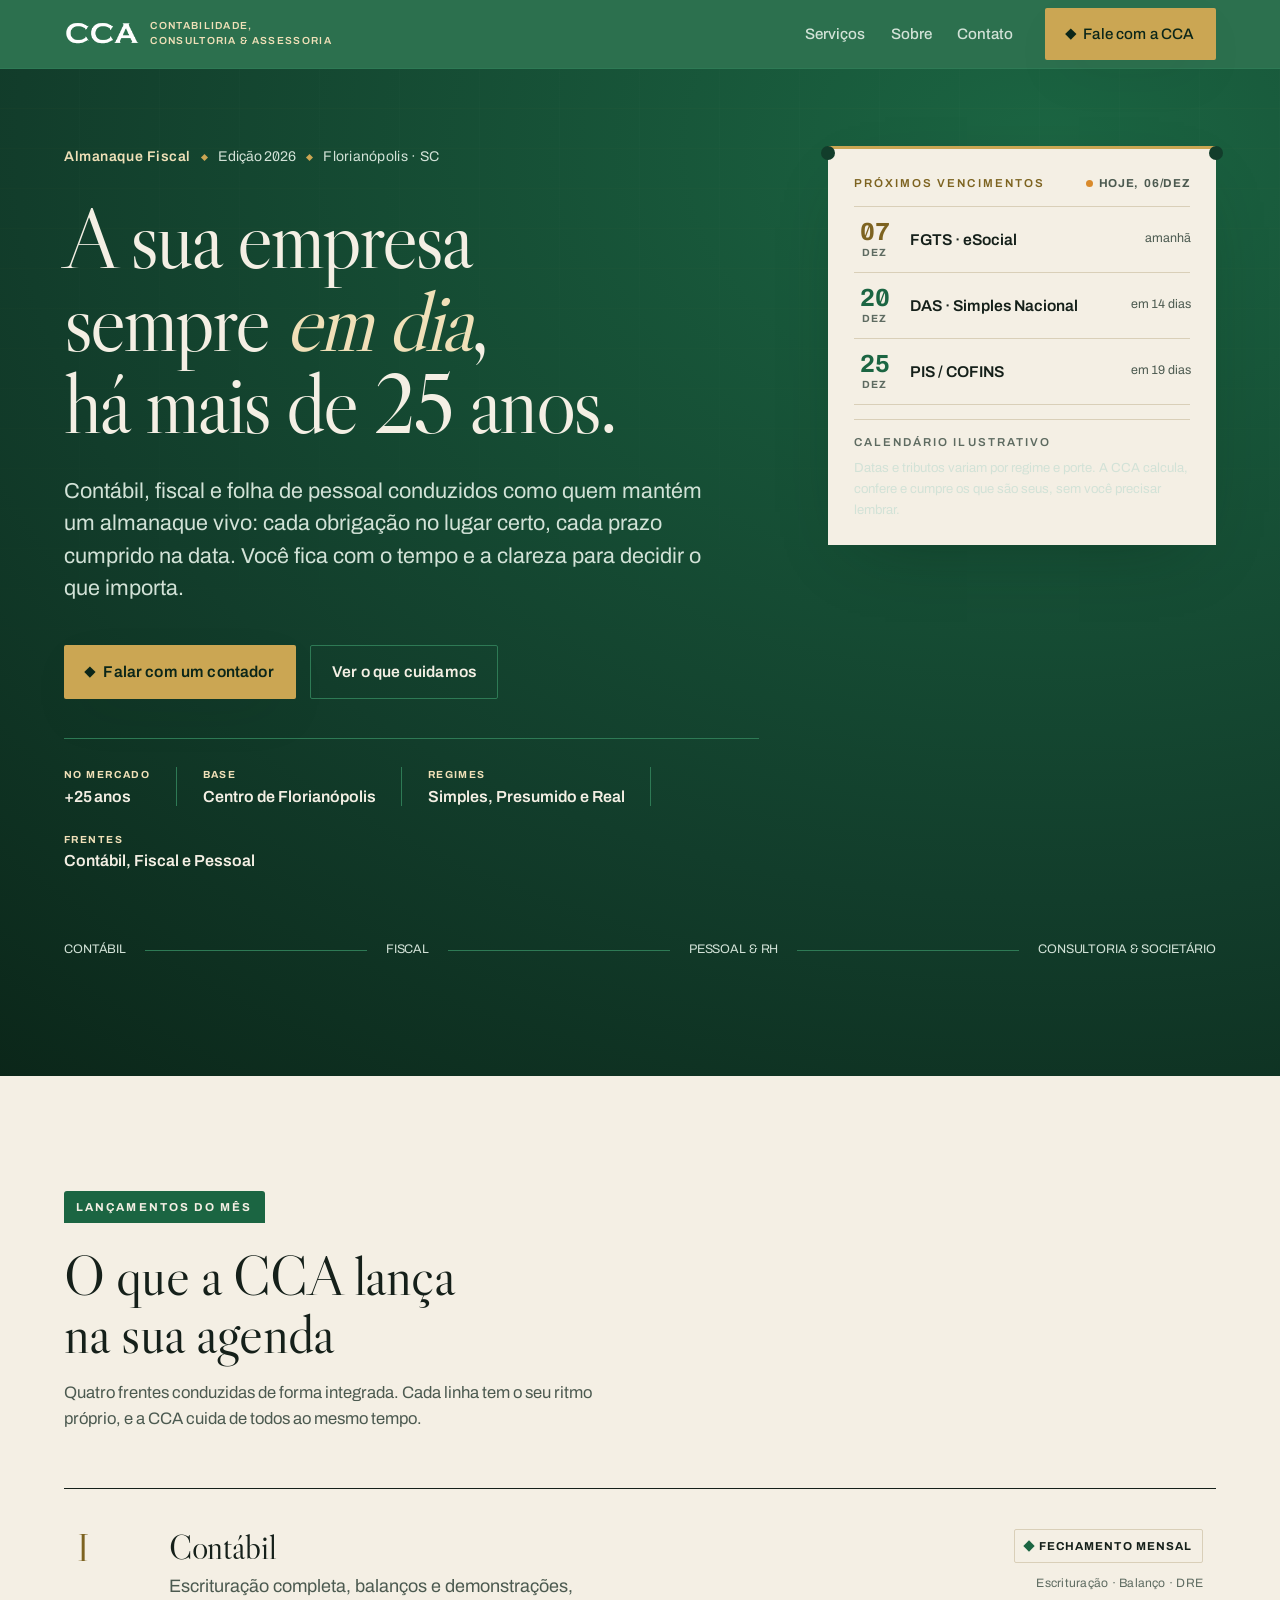
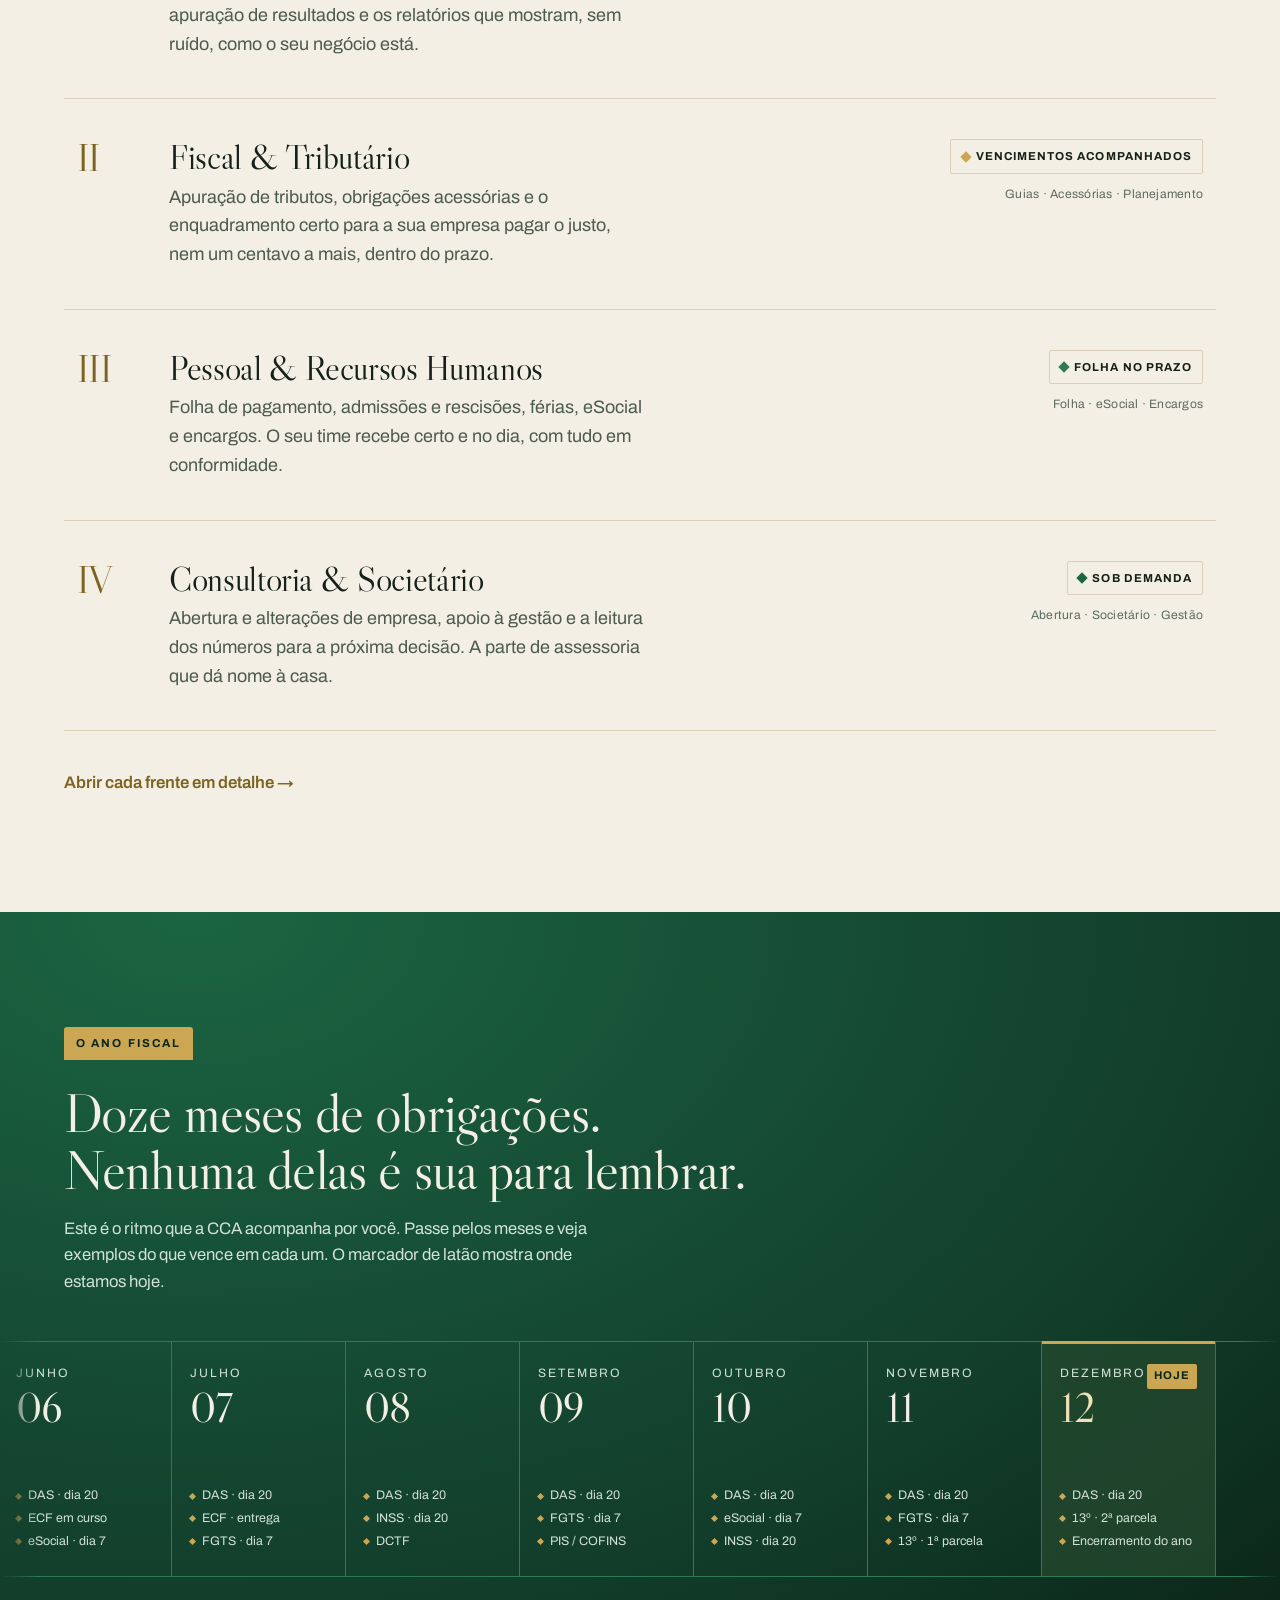
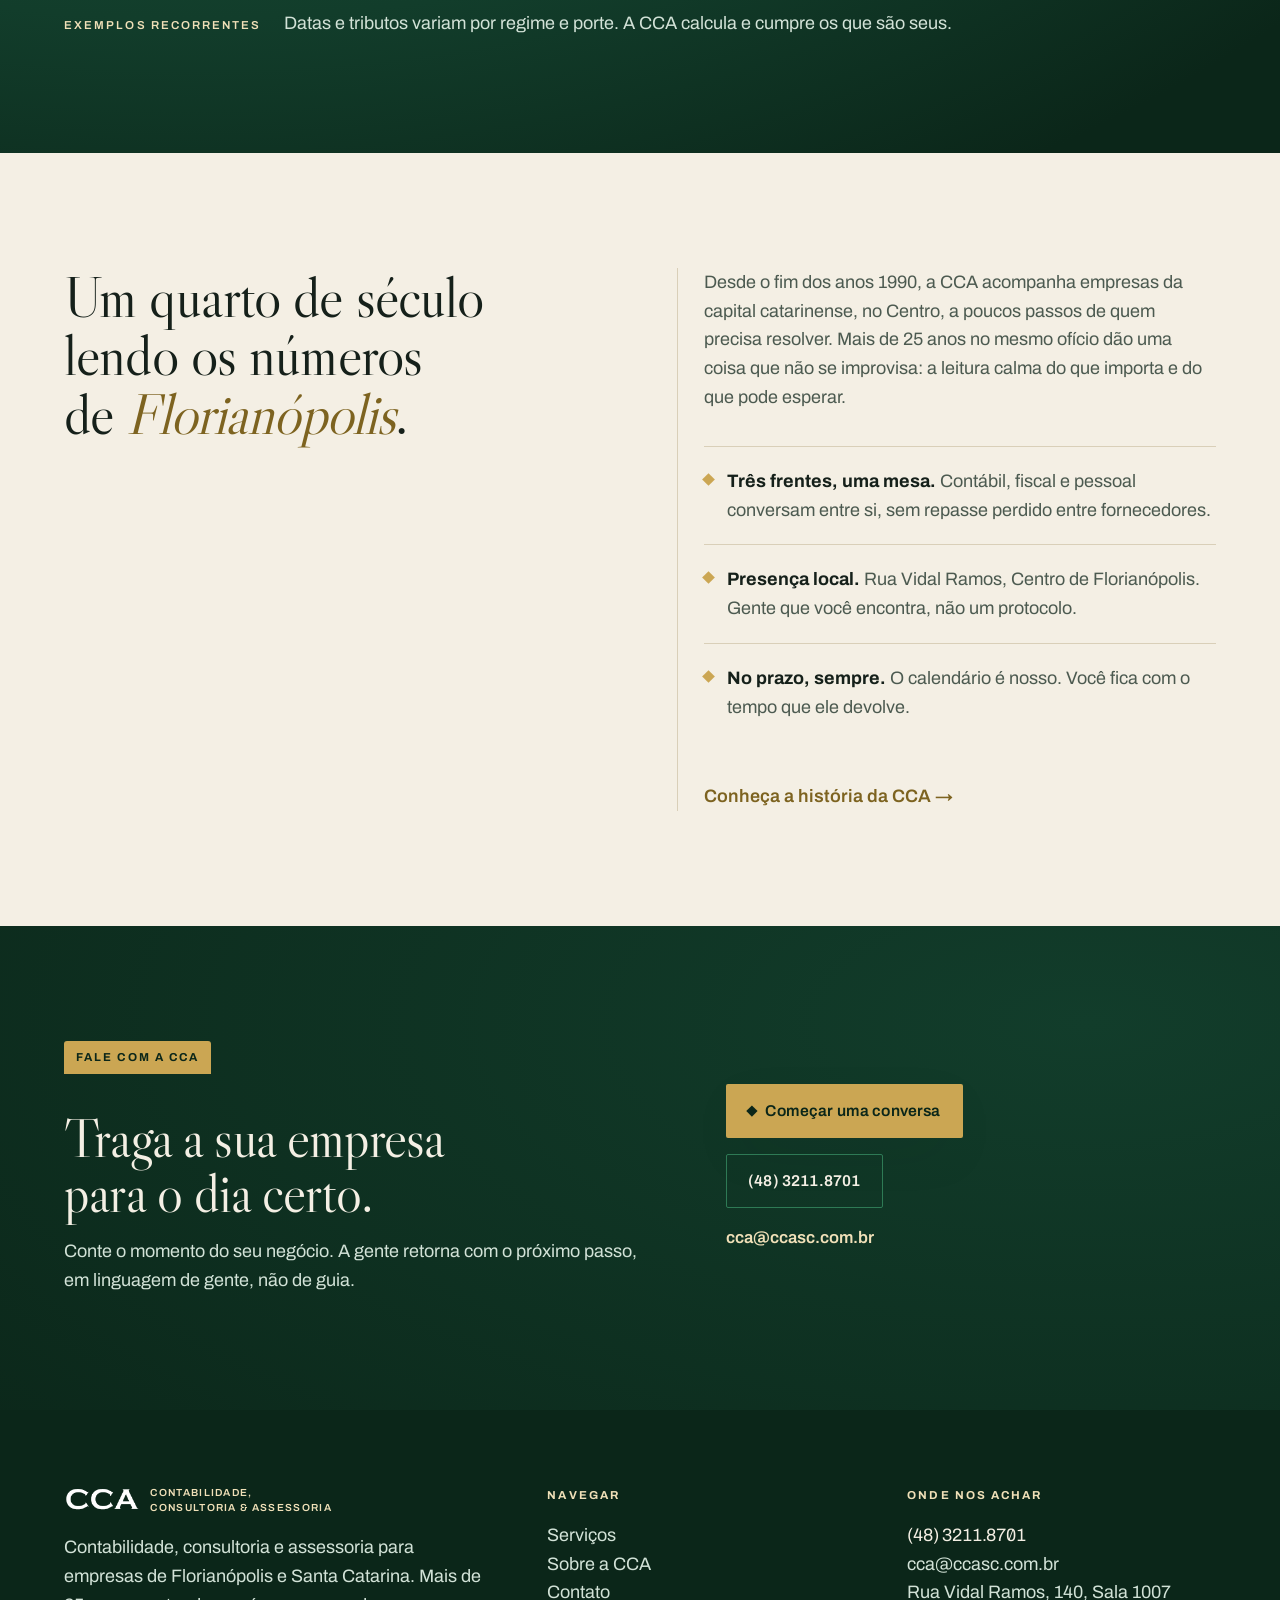
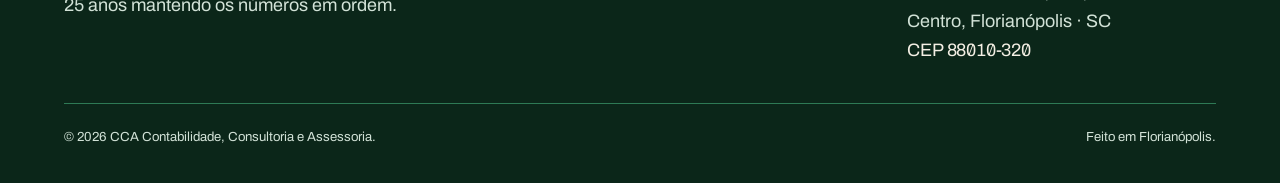
==== commit 82106a30: "Herói mais rico (agenda viva + credenciais), logo real no menu e URLs limpas (.htaccess)" ====
--- a/index.html
+++ b/index.html
@@ -10,10 +10,11 @@
 <meta property="og:site_name" content="CCA Contabilidade">
 <meta property="og:title" content="CCA Contabilidade · Mantemos sua empresa em dia há mais de 25 anos">
 <meta property="og:description" content="CCA Contabilidade, Consultoria e Assessoria. Florianópolis/SC. Contábil, fiscal e gestão de pessoas conduzidos com precisão há mais de 25 anos.">
-<meta property="og:url" content="https://ccasc.dev.br/">
-<meta property="og:image" content="https://ccasc.dev.br/assets/img/og-cca.png">
+<meta property="og:url" content="https://www.ccasc.dev.br/">
+<meta property="og:image" content="https://www.ccasc.dev.br/assets/img/og-cca.png">
 <meta name="twitter:card" content="summary_large_image">
 <meta name="theme-color" content="#1B6542">
+<link rel="canonical" href="https://www.ccasc.dev.br/">
 <link rel="preconnect" href="https://fonts.googleapis.com">
 <link rel="preconnect" href="https://fonts.gstatic.com" crossorigin>
 <link href="https://fonts.googleapis.com/css2?family=Archivo:ital,wght@0,400;0,500;0,600;0,700;1,400&family=Libre+Caslon+Display&display=swap" rel="stylesheet">
@@ -27,19 +28,9 @@
 <!-- ============================================================ HEADER -->
 <header class="site-head">
   <div class="wrap">
-    <a class="brand" href="index.html" aria-label="CCA Contabilidade, página inicial">
-      <svg class="mark" viewBox="0 0 40 40" aria-hidden="true">
-        <rect width="40" height="40" fill="var(--paper)"></rect>
-        <rect x="3.5" y="3.5" width="33" height="33" fill="none" stroke="var(--brass)" stroke-width="1"></rect>
-        <text x="20" y="21" text-anchor="middle" dominant-baseline="central"
-              font-family="var(--font-text)" font-weight="700" font-size="15"
-              letter-spacing="-0.5" fill="var(--green)">CCA</text>
-        <rect x="12" y="29" width="16" height="1.4" fill="var(--brass)"></rect>
-      </svg>
-      <span>
-        <span class="brand-name">CCA Contabilidade</span><br>
-        <span class="brand-sub">Consultoria &amp; Assessoria</span>
-      </span>
+    <a class="brand" href="/" aria-label="CCA Contabilidade, Consultoria e Assessoria, página inicial">
+      <img class="brand-logo" src="assets/img/logo-mark-white.png" alt="CCA Contabilidade" width="78" height="28">
+      <span class="brand-desc">Contabilidade,<br>Consultoria &amp; Assessoria</span>
     </a>
 
     <button class="menu-btn" aria-label="Abrir menu" aria-expanded="false" aria-controls="nav">
@@ -47,10 +38,10 @@
     </button>
 
     <nav class="nav" id="nav" aria-label="Principal">
-      <a href="servicos.html">Serviços</a>
-      <a href="sobre.html">Sobre</a>
-      <a href="contato.html">Contato</a>
-      <a class="btn btn-primary nav-cta" href="contato.html"><span class="tick"></span>Fale com a CCA</a>
+      <a href="/servicos">Serviços</a>
+      <a href="/sobre">Sobre</a>
+      <a href="/contato">Contato</a>
+      <a class="btn btn-primary nav-cta" href="/contato"><span class="tick"></span>Fale com a CCA</a>
     </nav>
   </div>
 </header>
@@ -61,45 +52,50 @@
   <div class="hero-grain" aria-hidden="true"></div>
   <div class="wrap hero-grid">
     <div class="hero-copy">
-      <p class="hero-kicker num reveal">Almanaque Fiscal · <span data-year>2026</span> · Florianópolis</p>
+      <p class="hero-kicker reveal"><span class="hk-edition">Almanaque Fiscal</span><span class="hk-dot"></span><span class="num">Edição <span data-year>2026</span></span><span class="hk-dot"></span>Florianópolis · SC</p>
       <h1 id="hero-title" class="hero-title reveal">
         A sua empresa<br>sempre <em>em dia</em>,<br>há mais de 25&nbsp;anos.
       </h1>
       <p class="lede reveal">
-        A CCA cuida da contabilidade, do fiscal e da folha de pessoal como quem mantém
-        um almanaque vivo: cada prazo no lugar certo, cada obrigação cumprida na data,
-        para você decidir com clareza.
+        Contábil, fiscal e folha de pessoal conduzidos como quem mantém um almanaque vivo:
+        cada obrigação no lugar certo, cada prazo cumprido na data. Você fica com o tempo
+        e a clareza para decidir o que importa.
       </p>
       <div class="hero-actions reveal">
-        <a class="btn btn-primary" href="contato.html"><span class="tick"></span>Falar com um contador</a>
-        <a class="btn btn-ghost" href="servicos.html">Ver o que cuidamos</a>
-      </div>
-    </div>
-
-    <!-- Marcador vivo: próximo vencimento (preenchido por JS; fallback estático) -->
-    <aside class="ticket reveal" aria-label="Próximo vencimento do calendário fiscal">
-      <div class="ticket-head">
-        <span class="label">Próximo vencimento</span>
-        <span class="ticket-live" aria-hidden="true"><span class="dot"></span>hoje</span>
-      </div>
-      <div class="ticket-body" data-next-due>
-        <p class="ticket-date num">20<span class="ticket-mo">/ago</span></p>
-        <p class="ticket-name">DAS · Simples Nacional</p>
-        <p class="ticket-in num">em <strong>—</strong> dias</p>
-      </div>
-      <div class="ticket-foot">
+        <a class="btn btn-primary" href="/contato"><span class="tick"></span>Falar com um contador</a>
+        <a class="btn btn-ghost" href="/servicos">Ver o que cuidamos</a>
+      </div>
+      <dl class="hero-facts reveal" aria-label="A CCA em resumo">
+        <div><dt>No mercado</dt><dd class="num">+25 anos</dd></div>
+        <div><dt>Base</dt><dd>Centro de Florianópolis</dd></div>
+        <div><dt>Regimes</dt><dd>Simples, Presumido e Real</dd></div>
+        <div><dt>Frentes</dt><dd>Contábil, Fiscal e Pessoal</dd></div>
+      </dl>
+    </div>
+
+    <!-- Agenda fiscal viva: próximos vencimentos (preenchido por JS; fallback abaixo) -->
+    <aside class="almanac reveal" aria-label="Próximos vencimentos do calendário fiscal">
+      <div class="almanac-head">
+        <span class="label">Próximos vencimentos</span>
+        <span class="almanac-live"><span class="dot"></span>hoje, <span data-today>05/nov</span></span>
+      </div>
+      <ol class="almanac-list" data-due-list>
+        <li><span class="due-date num">07<span class="due-mo">nov</span></span><span class="due-name">FGTS · eSocial</span><span class="due-in num">em 2 dias</span></li>
+        <li><span class="due-date num">20<span class="due-mo">nov</span></span><span class="due-name">DAS · Simples Nacional</span><span class="due-in num">em 15 dias</span></li>
+        <li><span class="due-date num">25<span class="due-mo">nov</span></span><span class="due-name">PIS / COFINS</span><span class="due-in num">em 20 dias</span></li>
+      </ol>
+      <div class="almanac-foot">
         <span class="label">Calendário ilustrativo</span>
-        <span class="ticket-note">A CCA acompanha os seus.</span>
+        <p class="almanac-note">Datas e tributos variam por regime e porte. A CCA calcula, confere e cumpre os que são seus, sem você precisar lembrar.</p>
       </div>
     </aside>
   </div>
 
-  <!-- marca d'água de agenda na base do herói -->
   <div class="hero-foot wrap" aria-hidden="true">
     <span class="num">Contábil</span><i></i>
     <span class="num">Fiscal</span><i></i>
     <span class="num">Pessoal &amp; RH</span><i></i>
-    <span class="num">Consultoria</span>
+    <span class="num">Consultoria &amp; Societário</span>
   </div>
 </section>
 
@@ -167,7 +163,7 @@
       </li>
     </ol>
 
-    <a class="link-u ledger-more" href="servicos.html">Abrir cada frente em detalhe →</a>
+    <a class="link-u ledger-more" href="/servicos">Abrir cada frente em detalhe →</a>
   </div>
 </section>
 
@@ -214,7 +210,7 @@
         <li><span><strong>No prazo, sempre.</strong> O calendário é nosso. Você fica com o tempo que ele devolve.</span></li>
       </ul>
 
-      <a class="link-u" href="sobre.html">Conheça a história da CCA →</a>
+      <a class="link-u" href="/sobre">Conheça a história da CCA →</a>
     </div>
   </div>
 </section>
@@ -229,7 +225,7 @@
         em linguagem de gente, não de guia.</p>
     </div>
     <div class="cta-actions">
-      <a class="btn btn-primary" href="contato.html"><span class="tick"></span>Começar uma conversa</a>
+      <a class="btn btn-primary" href="/contato"><span class="tick"></span>Começar uma conversa</a>
       <a class="btn btn-ghost" href="tel:+554832118701">(48) 3211.8701</a>
       <a class="cta-mail link-u" href="mailto:cca@ccasc.com.br">cca@ccasc.com.br</a>
     </div>
@@ -242,24 +238,18 @@
   <div class="wrap">
     <div class="foot-grid">
       <div>
-        <div class="brand" style="margin-bottom:1rem">
-          <svg class="mark" viewBox="0 0 40 40" aria-hidden="true">
-            <rect width="40" height="40" fill="var(--paper)"></rect>
-            <rect x="3.5" y="3.5" width="33" height="33" fill="none" stroke="var(--brass)" stroke-width="1"></rect>
-            <text x="20" y="21" text-anchor="middle" dominant-baseline="central" font-family="var(--font-text)" font-weight="700" font-size="15" letter-spacing="-0.5" fill="var(--green)">CCA</text>
-            <rect x="12" y="29" width="16" height="1.4" fill="var(--brass)"></rect>
-          </svg>
-          <span><span class="brand-name" style="color:var(--on-green)">CCA Contabilidade</span><br>
-          <span class="brand-sub">Consultoria &amp; Assessoria</span></span>
+        <div class="brand" style="margin-bottom:1.1rem">
+          <img class="brand-logo" src="assets/img/logo-mark-white.png" alt="CCA Contabilidade" width="78" height="28">
+          <span class="brand-desc">Contabilidade,<br>Consultoria &amp; Assessoria</span>
         </div>
         <p>Contabilidade, consultoria e assessoria para empresas de Florianópolis e Santa Catarina.
            Mais de 25 anos mantendo os números em ordem.</p>
       </div>
       <div>
         <h4>Navegar</h4>
-        <a href="servicos.html">Serviços</a>
-        <a href="sobre.html">Sobre a CCA</a>
-        <a href="contato.html">Contato</a>
+        <a href="/servicos">Serviços</a>
+        <a href="/sobre">Sobre a CCA</a>
+        <a href="/contato">Contato</a>
       </div>
       <div>
         <h4>Onde nos achar</h4>
--- a/assets/css/site.css
+++ b/assets/css/site.css
@@ -512,3 +512,59 @@
 @media (max-width: 560px) {
   .field-row { grid-template-columns: 1fr; }
 }
+
+/* =========================================================================
+   MARCA (logo real vazado) + HERÓI ENRIQUECIDO
+   ========================================================================= */
+.brand-logo { height: 27px; width: auto; display: block; flex: 0 0 auto; }
+.brand-desc {
+  font-size: .64rem; font-weight: 600; letter-spacing: .13em; line-height: 1.42;
+  text-transform: uppercase; color: var(--brass-soft);
+}
+.site-foot .brand-desc { color: var(--brass-soft); }
+@media (max-width: 460px) { .brand-desc { display: none; } .brand-logo { height: 25px; } }
+
+/* kicker do herói com separadores em losango */
+.hero-kicker { display: flex; flex-wrap: wrap; align-items: center; gap: .55rem .7rem; color: var(--on-green-2); font-size: .88rem; letter-spacing: .02em; }
+.hero-kicker .hk-edition { color: var(--brass-soft); font-weight: 600; letter-spacing: .04em; }
+.hero-kicker .hk-dot { width: 5px; height: 5px; background: var(--brass); transform: rotate(45deg); flex: 0 0 auto; }
+
+/* resumo de credenciais (linha de almanaque, não cards de métrica) */
+.hero-facts {
+  display: flex; flex-wrap: wrap; gap: clamp(14px, 2vw, 26px);
+  margin-top: clamp(26px, 4vw, 40px); padding-top: clamp(20px, 3vw, 28px);
+  border-top: 1px solid var(--green-line); width: fit-content; max-width: 100%;
+}
+.hero-facts > div { display: flex; flex-direction: column; gap: .2rem; padding-right: clamp(14px, 2vw, 26px); border-right: 1px solid var(--green-line); }
+.hero-facts > div:last-child { border-right: none; padding-right: 0; }
+.hero-facts dt { font-size: .64rem; font-weight: 700; letter-spacing: .14em; text-transform: uppercase; color: var(--brass-soft); }
+.hero-facts dd { margin: 0; font-size: 1rem; font-weight: 600; color: var(--on-green); line-height: 1.2; }
+
+/* painel: agenda fiscal viva (próximos vencimentos) */
+.almanac {
+  justify-self: end; width: min(100%, 388px); align-self: start;
+  background: var(--paper); color: var(--ink);
+  border-top: 3px solid var(--brass); box-shadow: var(--shadow-card);
+  padding: clamp(18px, 2vw, 26px); position: relative;
+}
+.almanac::before, .almanac::after { content: ""; position: absolute; top: -3px; width: 14px; height: 14px; background: var(--green-deep); border-radius: 50%; }
+.almanac::before { left: -7px; } .almanac::after { right: -7px; }
+.almanac-head { display: flex; justify-content: space-between; align-items: center; gap: .6rem; padding-bottom: .8rem; border-bottom: 1px solid var(--paper-rule); }
+.almanac-head .label { color: var(--brass-deep); }
+.almanac-live { display: inline-flex; align-items: center; gap: .45em; font-size: .72rem; font-weight: 700; letter-spacing: .06em; text-transform: uppercase; color: var(--ink-soft); white-space: nowrap; }
+.almanac-live .dot { width: 7px; height: 7px; border-radius: 50%; background: var(--amber); flex: 0 0 auto; }
+.almanac-list { list-style: none; padding: 0; margin: 0; }
+.almanac-list li { display: grid; grid-template-columns: auto 1fr auto; align-items: center; gap: .9rem; padding: .85rem 0; border-bottom: 1px solid var(--paper-rule); }
+.due-date { display: flex; flex-direction: column; align-items: center; line-height: 1; font-weight: 700; font-size: 1.55rem; color: var(--green); font-variant-numeric: tabular-nums; min-width: 1.7em; }
+.almanac-list li:first-child .due-date { color: var(--brass-deep); }
+.due-mo { font-size: .42em; font-weight: 700; letter-spacing: .1em; text-transform: uppercase; color: var(--ink-faint); margin-top: .25em; }
+.due-name { font-weight: 600; font-size: .98rem; }
+.due-in { font-size: .78rem; color: var(--ink-soft); white-space: nowrap; font-variant-numeric: tabular-nums; }
+.almanac-foot { margin-top: .9rem; padding-top: .8rem; border-top: 1px solid var(--paper-rule); }
+.almanac-foot .label { display: block; color: var(--ink-faint); margin-bottom: .35rem; }
+.almanac-note { margin: 0; font-size: .82rem; color: var(--ink-soft); max-width: none; }
+
+@media (max-width: 920px) {
+  .almanac { justify-self: start; }
+  .hero-facts { width: 100%; }
+}
